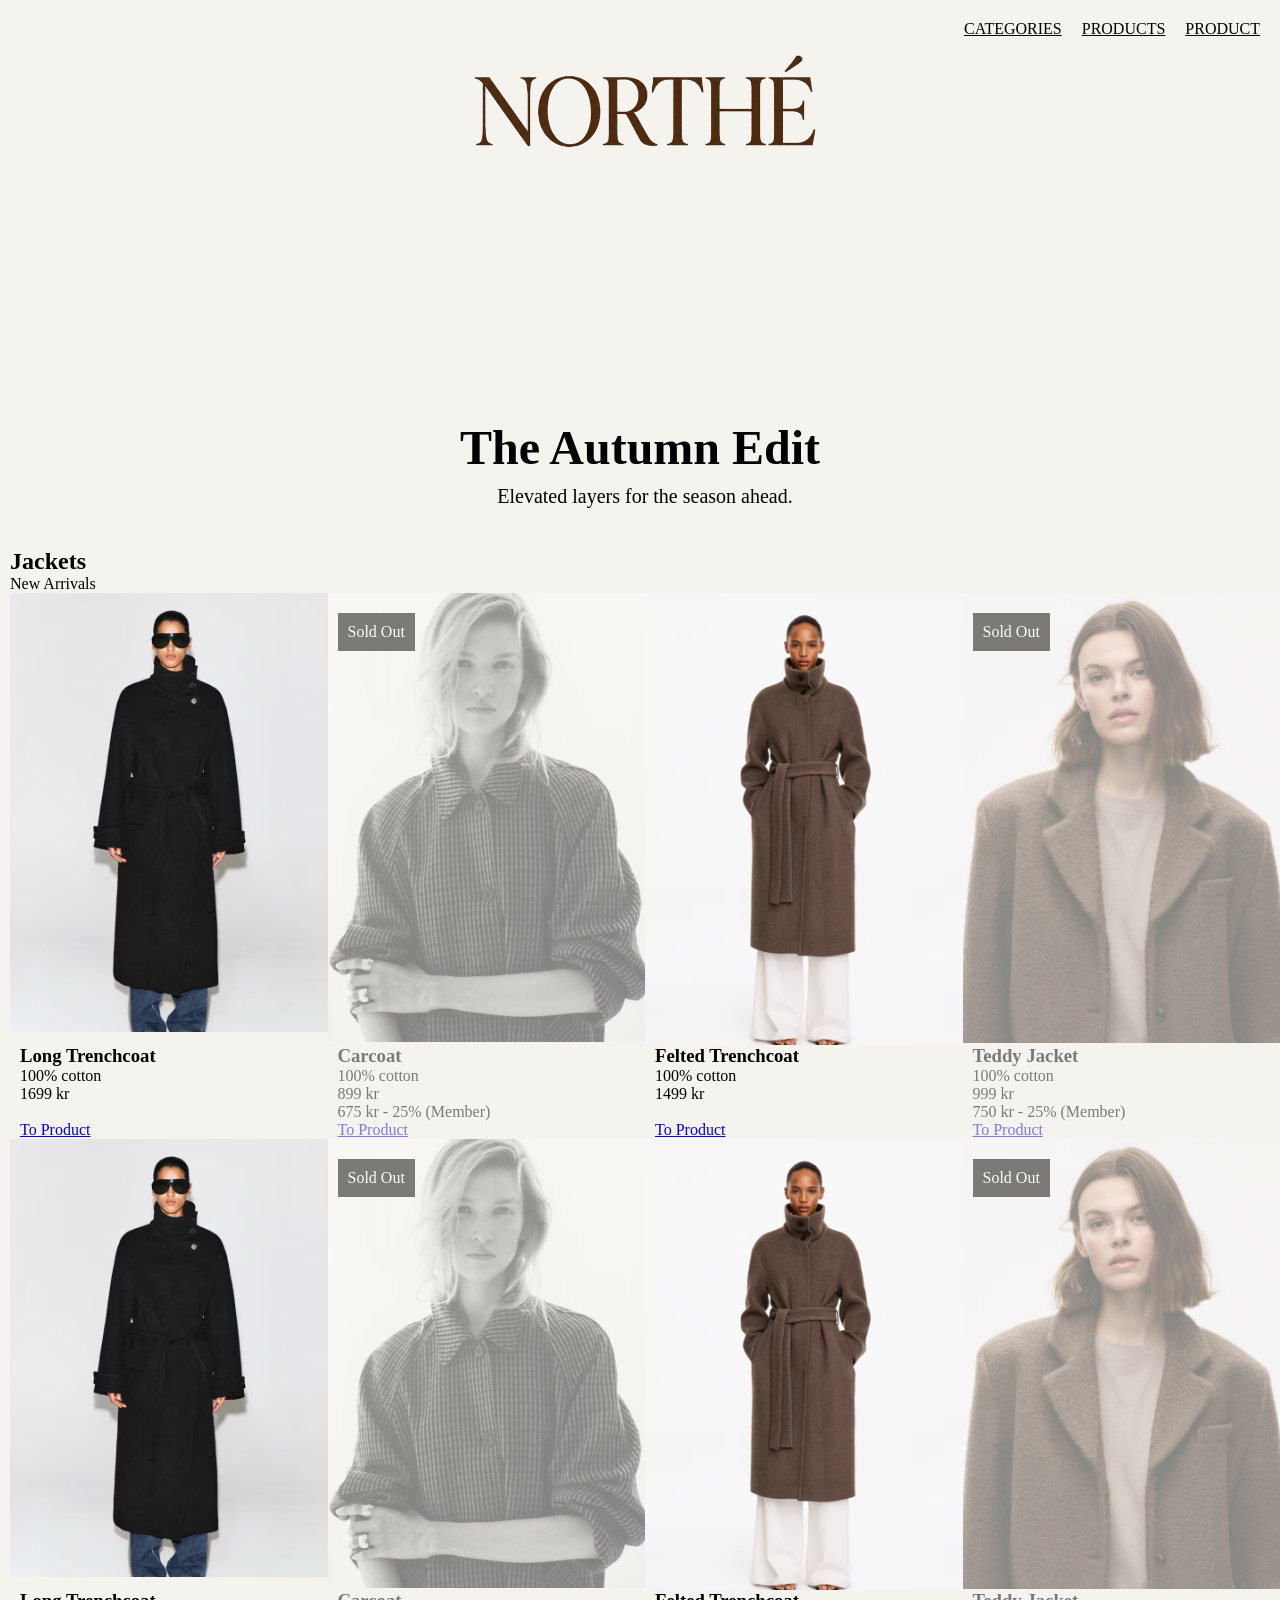
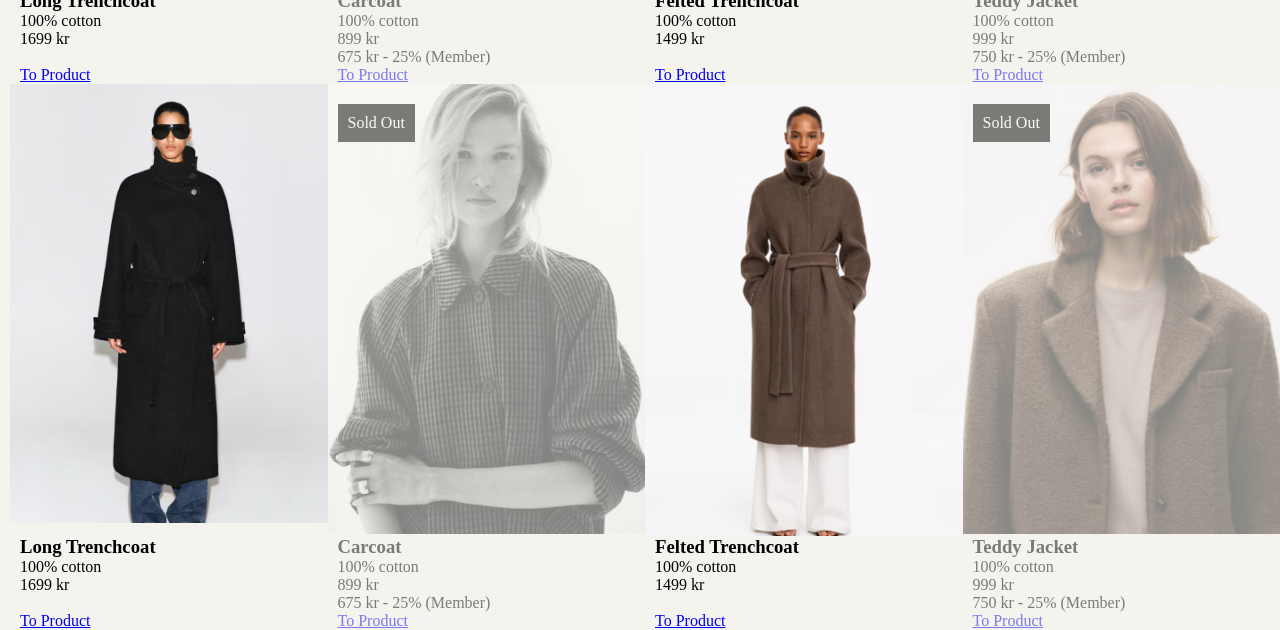
==== produktliste.html @ 4280cc66 "first commit" ====
<!doctype html>
<html lang="en">

<head>
    <meta charset="UTF-8" />
    <meta name="viewport" content="width=device-width, initial-scale=1.0" />
    <link rel="stylesheet" href="style.css" />
    <link rel="stylesheet" href="generel.css">
    <link rel="stylesheet" href="javascript/burgermenu.js">
    <title>Product List</title>
</head>

<body>

    <header>
        <div class="logo">
            <a href="index.html">
                <img src="images/aigenereradlogo 1.png" alt="logonorthe">
            </a>
        </div>
        <nav>
            <div class="menu">
                <a href="index.html">CATEGORIES</a>
                <a href="produktliste.html">PRODUCTS</a>
                <a href="produkt.html">PRODUCT</a>

            </div>
            <button class="burger">
                <span class="line"></span>
                <span class="line"></span>
                <span class="line"></span>
            </button>
        </nav>
    </header>


    <main>
        <div class="mittencolumn">
            <h1>The Autumn Edit</h1>
            <p>Elevated layers for the season ahead.</p>
        </div>

        <h2>Jackets</h2>
        <p class="Newarrivals">New Arrivals</p>

        <div class="product_list_container">
            <article class="product">
                <img src="images/bild1.png" alt="Placeholder" />
                <h3>Long Trenchcoat</h3>
                <p>100% cotton</p>
                <div>
                    <p>1699 kr</p>
                </div>
                <p><a href="produkt.html">To Product</a></p>
                <p class="soldout_tag">Sold Out</p>
            </article>

            <article class="product discount soldout">
                <img src="images/bild2.png" alt="Placeholder" />
                <h3>Carcoat</h3>
                <p>100% cotton</p>
                <div>
                    <p>899 kr</p>
                    <p>675 kr - 25% (Member)</p>
                </div>
                <p><a href="produkt.html">To Product</a></p>
                <p class="soldout_tag">Sold Out</p>
            </article>

            <article class="product discount">
                <img src="images/bild3.png" alt="Placeholder" />
                <h3>Felted Trenchcoat</h3>
                <p>100% cotton</p>
                <div>
                    <p>1499 kr</p>
                    <p></p>
                </div>
                <p><a href="produkt.html">To Product</a></p>
                <p class="soldout_tag">Sold Out</p>
            </article>

            <article class="product soldout">
                <img src="images/bild4.png" alt="Placeholder" />
                <h3>Teddy Jacket</h3>
                <p>100% cotton</p>
                <div>
                    <p>999 kr</p>
                    <p>750 kr - 25% (Member)</p>
                </div>
                <p><a href="produkt.html">To Product</a></p>
                <p class="soldout_tag">Sold Out</p>
            </article>
        </div>

        <div class="product_list_container">
            <article class="product">
                <img src="images/bild1.png" alt="Placeholder" />
                <h3>Long Trenchcoat</h3>
                <p>100% cotton</p>
                <div>
                    <p>1699 kr</p>
                </div>
                <p><a href="produkt.html">To Product</a></p>
                <p class="soldout_tag">Sold Out</p>
            </article>

            <article class="product discount soldout">
                <img src="images/bild2.png" alt="Placeholder" />
                <h3>Carcoat</h3>
                <p>100% cotton</p>
                <div>
                    <p>899 kr</p>
                    <p>675 kr - 25% (Member)</p>
                </div>
                <p><a href="produkt.html">To Product</a></p>
                <p class="soldout_tag">Sold Out</p>
            </article>

            <article class="product discount">
                <img src="images/bild3.png" alt="Placeholder" />
                <h3>Felted Trenchcoat</h3>
                <p>100% cotton</p>
                <div>
                    <p>1499 kr</p>
                    <p></p>
                </div>
                <p><a href="produkt.html">To Product</a></p>
                <p class="soldout_tag">Sold Out</p>
            </article>

            <article class="product soldout">
                <img src="images/bild4.png" alt="Placeholder" />
                <h3>Teddy Jacket</h3>
                <p>100% cotton</p>
                <div>
                    <p>999 kr</p>
                    <p>750 kr - 25% (Member)</p>
                </div>
                <p><a href="produkt.html">To Product</a></p>
                <p class="soldout_tag">Sold Out</p>
            </article>
        </div>


        <div class="product_list_container">
            <article class="product">
                <img src="images/bild1.png" alt="Placeholder" />
                <h3>Long Trenchcoat</h3>
                <p>100% cotton</p>
                <div>
                    <p>1699 kr</p>
                </div>
                <p><a href="produkt.html">To Product</a></p>
                <p class="soldout_tag">Sold Out</p>
            </article>

            <article class="product discount soldout">
                <img src="images/bild2.png" alt="Placeholder" />
                <h3>Carcoat</h3>
                <p>100% cotton</p>
                <div>
                    <p>899 kr</p>
                    <p>675 kr - 25% (Member)</p>
                </div>
                <p><a href="produkt.html">To Product</a></p>
                <p class="soldout_tag">Sold Out</p>
            </article>

            <article class="product discount">
                <img src="images/bild3.png" alt="Placeholder" />
                <h3>Felted Trenchcoat</h3>
                <p>100% cotton</p>
                <div>
                    <p>1499 kr</p>
                    <p></p>
                </div>
                <p><a href="produkt.html">To Product</a></p>
                <p class="soldout_tag">Sold Out</p>
            </article>

            <article class="product soldout">
                <img src="images/bild4.png" alt="Placeholder" />
                <h3>Teddy Jacket</h3>
                <p>100% cotton</p>
                <div>
                    <p>999 kr</p>
                    <p>750 kr - 25% (Member)</p>
                </div>
                <p><a href="produkt.html">To Product</a></p>
                <p class="soldout_tag">Sold Out</p>
            </article>
        </div>



    </main>
</body>

</html>
---- style.css ----
/******* index.html ********/

.category_list_containers {
  display: grid;
  grid-template-columns: repeat(auto-fit, minmax(200px, 1fr));
  gap: 25px;
}
.category_list_containers h3 {
  width: 100%;
}
.category_list_containers h3 a {
  display: block;
  margin-top: 30px;
  font-size: 28px;
  text-decoration: none;
  color: black;
  text-align: center;
  border: 3px solid #4a2b11;
  padding-block: 40px;
  background-color: #e2d2cc;
  margin-inline: 15px;
}
/******* produktliste.html *******/

.mittencolumn {
  grid-column: 2;
  text-align: center;
  margin-top: 60px;
}

h2 {
  margin-top: 40px;
  margin-left: 10px;
}

.Newarrivals {
  margin-left: 10px;
}

.product_list_container {
  display: grid;
  grid-template-columns: repeat(auto-fit, minmax(250px, 1fr));
  grid-template-rows: auto auto 1fr auto 1fr;
}
.product_list_container,
h3,
p {
  margin-left: 10px;
}

.product {
  display: grid;
  grid-row: span 5;
  grid-template-rows: subgrid;
  position: relative;
}

.soldout_tag {
  visibility: hidden;
}
.soldout {
  opacity: 50%;
}
.soldout .soldout_tag {
  visibility: visible;
  position: absolute;
  /* top: 0;
  left: 0; */
  margin-top: 20px;
  background-color: black;
  color: white;
  padding: 10px;
}

/******* produkt.html ********/
.oneprodukt_container {
  display: grid;
  grid-template-columns: 1fr 1fr;
  gap: 20px;
}

/*********** dekstop *******/

@media (min-width: 800px) {
  /****** produktliste.html ********/

  .mittencolumn h1 {
    font-size: 48px;
  }

  .mittencolumn p {
    font-size: 20px;
    margin-top: 10px;
  }
}
---- generel.css ----
* {
  padding: 0;
  margin: 0;
  box-sizing: border-box;
}

img {
  width: 100%;
}

body {
  background-color: #f5f3ee;
}

/**** HEADER & BURGEMENY *******/

.menu {
  display: none;
}

.logo {
  width: 45%;
}

header {
  /* position:relative -> logo o burger samma rad */
  position: relative;
  height: 120px;
}

.burger {
  position: absolute;
  top: 20px;
  right: 40px;
  width: 25px;
  cursor: pointer;
  background-color: transparent;
  border: none;
}

.burger .line {
  display: block;
  width: 40px;
  height: 1.8px;
  background-color: black;
  margin-bottom: 9px;
  transition: 0.2s linear;
}

/******** desktop version ********/

@media (min-width: 800px) {
  header {
    display: grid;
    grid-template-columns: repeat(3, 1fr);
    height: 40vh;
  }

  .logo {
    grid-column: 2;
    text-align: center;
    width: 100%;
  }

  .burger {
    display: none;
  }

  .menu {
    display: flex;
    position: absolute;
    top: 20px;
    right: 20px;
    list-style: none;
    gap: 20px;
  }

  .menu a {
    color: black;
  }
}
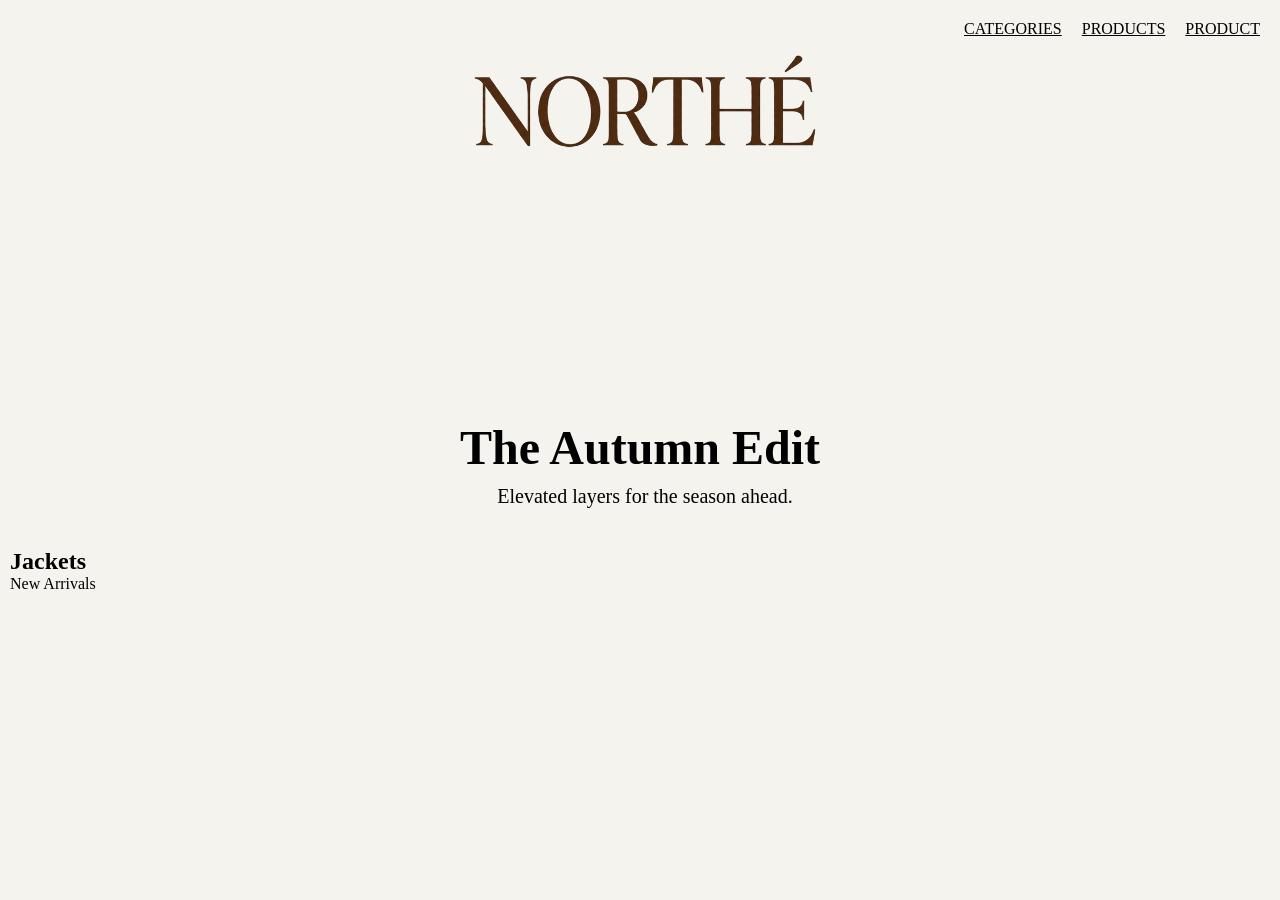
==== commit 9a79ec72: "jjj" ====
--- a/produktliste.html
+++ b/produktliste.html
@@ -7,6 +7,7 @@
     <link rel="stylesheet" href="style.css" />
     <link rel="stylesheet" href="generel.css">
     <link rel="stylesheet" href="javascript/burgermenu.js">
+    <script src="javascript/list.js" defer></script>
     <title>Product List</title>
 </head>
 
@@ -44,7 +45,7 @@
         <p class="Newarrivals">New Arrivals</p>
 
         <div class="product_list_container">
-            <article class="product">
+            <!-- <article class="product">
                 <img src="images/bild1.png" alt="Placeholder" />
                 <h3>Long Trenchcoat</h3>
                 <p>100% cotton</p>
@@ -89,107 +90,13 @@
                 </div>
                 <p><a href="produkt.html">To Product</a></p>
                 <p class="soldout_tag">Sold Out</p>
-            </article>
-        </div>
-
-        <div class="product_list_container">
-            <article class="product">
-                <img src="images/bild1.png" alt="Placeholder" />
-                <h3>Long Trenchcoat</h3>
-                <p>100% cotton</p>
-                <div>
-                    <p>1699 kr</p>
-                </div>
-                <p><a href="produkt.html">To Product</a></p>
-                <p class="soldout_tag">Sold Out</p>
-            </article>
-
-            <article class="product discount soldout">
-                <img src="images/bild2.png" alt="Placeholder" />
-                <h3>Carcoat</h3>
-                <p>100% cotton</p>
-                <div>
-                    <p>899 kr</p>
-                    <p>675 kr - 25% (Member)</p>
-                </div>
-                <p><a href="produkt.html">To Product</a></p>
-                <p class="soldout_tag">Sold Out</p>
-            </article>
-
-            <article class="product discount">
-                <img src="images/bild3.png" alt="Placeholder" />
-                <h3>Felted Trenchcoat</h3>
-                <p>100% cotton</p>
-                <div>
-                    <p>1499 kr</p>
-                    <p></p>
-                </div>
-                <p><a href="produkt.html">To Product</a></p>
-                <p class="soldout_tag">Sold Out</p>
-            </article>
-
-            <article class="product soldout">
-                <img src="images/bild4.png" alt="Placeholder" />
-                <h3>Teddy Jacket</h3>
-                <p>100% cotton</p>
-                <div>
-                    <p>999 kr</p>
-                    <p>750 kr - 25% (Member)</p>
-                </div>
-                <p><a href="produkt.html">To Product</a></p>
-                <p class="soldout_tag">Sold Out</p>
-            </article>
+            </article> -->
         </div>
 
 
-        <div class="product_list_container">
-            <article class="product">
-                <img src="images/bild1.png" alt="Placeholder" />
-                <h3>Long Trenchcoat</h3>
-                <p>100% cotton</p>
-                <div>
-                    <p>1699 kr</p>
-                </div>
-                <p><a href="produkt.html">To Product</a></p>
-                <p class="soldout_tag">Sold Out</p>
-            </article>
 
-            <article class="product discount soldout">
-                <img src="images/bild2.png" alt="Placeholder" />
-                <h3>Carcoat</h3>
-                <p>100% cotton</p>
-                <div>
-                    <p>899 kr</p>
-                    <p>675 kr - 25% (Member)</p>
-                </div>
-                <p><a href="produkt.html">To Product</a></p>
-                <p class="soldout_tag">Sold Out</p>
-            </article>
 
-            <article class="product discount">
-                <img src="images/bild3.png" alt="Placeholder" />
-                <h3>Felted Trenchcoat</h3>
-                <p>100% cotton</p>
-                <div>
-                    <p>1499 kr</p>
-                    <p></p>
-                </div>
-                <p><a href="produkt.html">To Product</a></p>
-                <p class="soldout_tag">Sold Out</p>
-            </article>
 
-            <article class="product soldout">
-                <img src="images/bild4.png" alt="Placeholder" />
-                <h3>Teddy Jacket</h3>
-                <p>100% cotton</p>
-                <div>
-                    <p>999 kr</p>
-                    <p>750 kr - 25% (Member)</p>
-                </div>
-                <p><a href="produkt.html">To Product</a></p>
-                <p class="soldout_tag">Sold Out</p>
-            </article>
-        </div>
 
 
 
